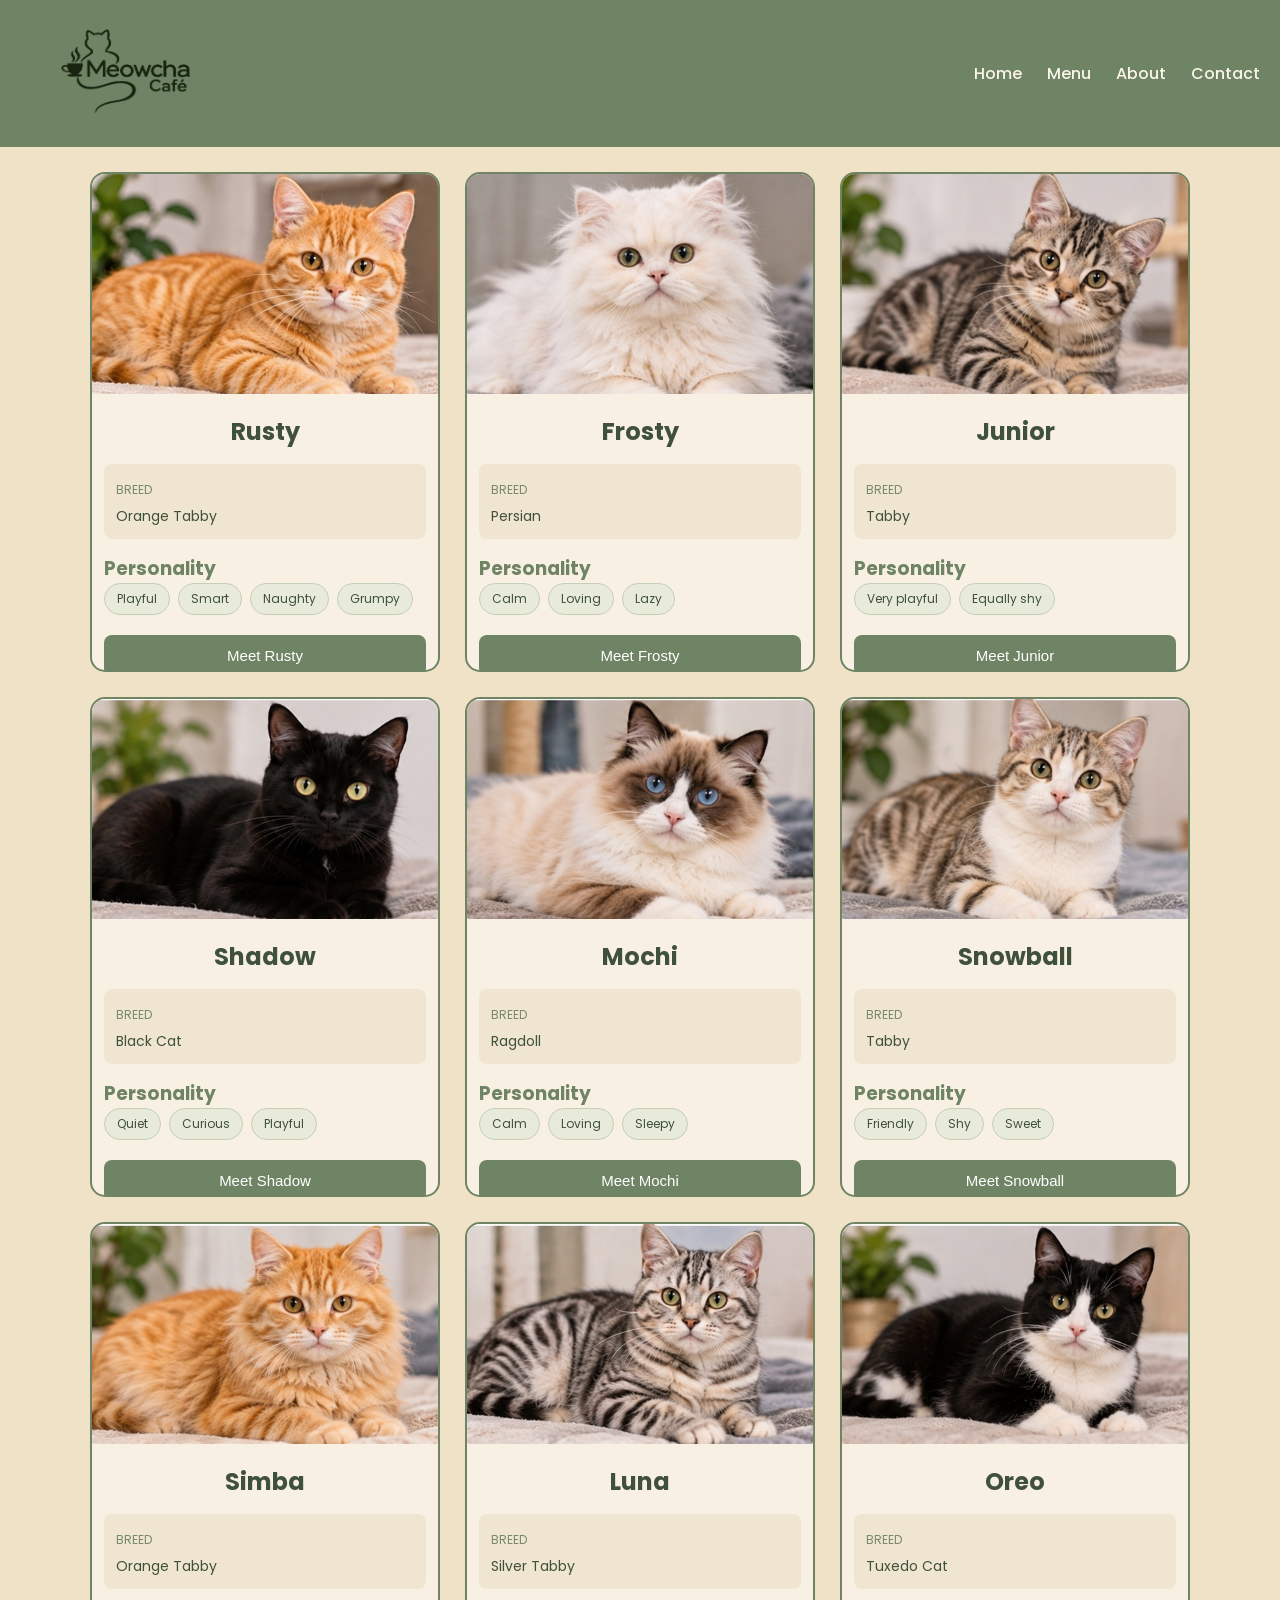
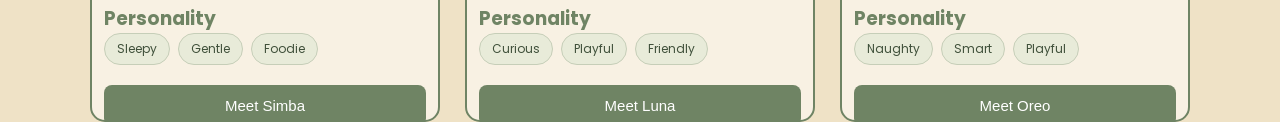
==== about.html @ 78579556 "about-done" ====
<!DOCTYPE html>
<html lang="en">
<head>
    <meta charset="UTF-8">
    <meta name="viewport" content="width=device-width, initial-scale=1.0">
    <title>Meowcha Café | Menu</title>

    <link rel="preconnect" href="https://fonts.googleapis.com">
    <link rel="preconnect" href="https://fonts.gstatic.com" crossorigin>
    <link href="https://fonts.googleapis.com/css2?family=Poppins:wght@400;500;600&display=swap" rel="stylesheet">

    <link rel="stylesheet" href="css/style.css">
</head>

<body>

<header>
    <nav>
        <a href="index.html" class="nav-log">
            <img src="images/nav--logo.jpeg" alt="Nav logo">
        </a>

        <ul class="nav-links">
            <li><a href="index.html">Home</a></li>
            <li><a href="menu.html">Menu</a></li>
            <li><a href="about.html">About</a></li>
            <li><a href="contact.html">Contact</a></li>
        </ul>
    </nav>
</header>

<main>

<section class="main-container">
    <div class="container">
        <img src="images/rusty.jpg" alt="Rusty">
        <div class="card-content">
            <h2>Rusty</h2>
            <div class="cat-info">
                <div>
                    <span>BREED</span>
                    <p>Orange Tabby</p>
                </div>
            </div>
            <h3 class="personality-title">Personality</h3>
            <div class="tags">
                <span>Playful</span>
                <span>Smart</span>
                <span>Naughty</span>
                <span>Grumpy</span>
            </div>
            <button>Meet Rusty</button>
        </div>
    </div>

    <div class="container">
        <img src="images/frosty.jpg" alt="Frosty">
        <div class="card-content">
            <h2>Frosty</h2>
            <div class="cat-info">
                <div>
                    <span>BREED</span>
                    <p>Persian</p>
                </div>
            </div>
            <h3 class="personality-title">Personality</h3>
            <div class="tags">
                <span>Calm</span>
                <span>Loving</span>
                <span>Lazy</span>
            </div>
            <button>Meet Frosty</button>
        </div>
    </div>

    <div class="container">
        <img src="images/junior.jpg" alt="Junior">
        <div class="card-content">
            <h2>Junior</h2>
            <div class="cat-info">
                <div>
                    <span>BREED</span>
                    <p>Tabby</p>
                </div>
            </div>
            <h3 class="personality-title">Personality</h3>
            <div class="tags">
                <span>Very playful</span>
                <span>Equally shy</span>
            </div>
            <button>Meet Junior</button>
        </div>
    </div>
</section>

<section class="main-container">
    <div class="container">
        <img src="images/shadow.jpg" alt="Shadow">
        <div class="card-content">
            <h2>Shadow</h2>
            <div class="cat-info">
                <div>
                    <span>BREED</span>
                    <p>Black Cat</p>
                </div>
            </div>
            <h3 class="personality-title">Personality</h3>
            <div class="tags">
                <span>Quiet</span>
                <span>Curious</span>
                <span>Playful</span>
            </div>
            <button>Meet Shadow</button>
        </div>
    </div>

    <div class="container">
        <img src="images/mochi.jpg" alt="Mochi">
        <div class="card-content">
            <h2>Mochi</h2>
            <div class="cat-info">
                <div>
                    <span>BREED</span>
                    <p>Ragdoll</p>
                </div>
            </div>
            <h3 class="personality-title">Personality</h3>
            <div class="tags">
                <span>Calm</span>
                <span>Loving</span>
                <span>Sleepy</span>
            </div>
            <button>Meet Mochi</button>
        </div>
    </div>

    <div class="container">
        <img src="images/snowball.jpg" alt="Snowball">
        <div class="card-content">
            <h2>Snowball</h2>
            <div class="cat-info">
                <div>
                    <span>BREED</span>
                    <p>Tabby</p>
                </div>
            </div>
            <h3 class="personality-title">Personality</h3>
            <div class="tags">
                <span>Friendly</span>
                <span>Shy</span>
                <span>Sweet</span>
            </div>
            <button>Meet Snowball</button>
        </div>
    </div>
</section>

<section class="main-container">
    <div class="container">
        <img src="images/simba.jpg" alt="Simba">
        <div class="card-content">
            <h2>Simba</h2>
            <div class="cat-info">
                <div>
                    <span>BREED</span>
                    <p>Orange Tabby</p>
                </div>
            </div>
            <h3 class="personality-title">Personality</h3>
            <div class="tags">
                <span>Sleepy</span>
                <span>Gentle</span>
                <span>Foodie</span>
            </div>
            <button>Meet Simba</button>
        </div>
    </div>

    <div class="container">
        <img src="images/luna.jpg" alt="Luna">
        <div class="card-content">
            <h2>Luna</h2>
            <div class="cat-info">
                <div>
                    <span>BREED</span>
                    <p>Silver Tabby</p>
                </div>
            </div>
            <h3 class="personality-title">Personality</h3>
            <div class="tags">
                <span>Curious</span>
                <span>Playful</span>
                <span>Friendly</span>
            </div>
            <button>Meet Luna</button>
        </div>
    </div>

    <div class="container">
        <img src="images/oreo.jpg" alt="Oreo">
        <div class="card-content">
            <h2>Oreo</h2>
            <div class="cat-info">
                <div>
                    <span>BREED</span>
                    <p>Tuxedo Cat</p>
                </div>
            </div>
            <h3 class="personality-title">Personality</h3>
            <div class="tags">
                <span>Naughty</span>
                <span>Smart</span>
                <span>Playful</span>
            </div>
            <button>Meet Oreo</button>
        </div>
    </div>
</section>

</main>

</body>
</html>
---- css/style.css ----
/* ==========================================
   1. COLOURS AND VARIABLES (Hania)
   ========================================== */

:root {

  --cream: #EFE2C6;
  --green: #6F8464;

  --dark-green: #3B4A34;
  --light-cream: #FAF5E9;
  --accent: #C9A66B;

  /* Fonts */
  --heading-font: 'Poppins', sans-serif;
  --body-font: 'Poppins', sans-serif;
}
 

/* ==========================================
   2. GLOBAL STYLES (Hania )
   
   ========================================== */
   * {
  margin: 0;
  padding: 0;
  box-sizing: border-box;
}
body{
   background-color : var(--cream);
   color : var(--dark-green);
   font-family: var(--body-font);
}
a{
   text-decoration: none;
   color: var(--dark-green);
}



/* ==========================================
   3. NAVBAR (Hania )
   ========================================== */
.nav-links{
   display:flex;
   gap:25px;
   list-style:none;
   color:var(--light-cream);
   font-weight: 500;
}
.nav-links a{
   color: var(--light-cream);
   transition: 0.3s;
  
}
.nav-links a:hover{
   text-decoration: underline;
  color: var(--accent);
  transform: translateY(-2px);
 
}


nav{
   display:flex;
justify-content:space-between;
align-items:center;
padding: 20px;
background-color: var(--green);
transition: 0.3s;
}
.nav-logo{
   font-size: 24px;
   font-weight:500;
   color:var(--dark-green);
}
/* ==========================================
   4. FOOTER (Hania )
   ========================================== */

/* ==========================================
   5. HOME PAGE (Hania)
   ========================================== */
.home-hero{
   padding:100px 20px;
   text-align:center;
   background-image: linear-gradient(rgba(59, 74, 52, 0.5), rgba(59, 74, 52, 0.6)), url(../images/nav.jpg) ;
background-size: cover;
background-position: center;
}
.home-hero h1{
   font-size: 48px;
   margin-bottom: 30px;
   text-shadow: 0 2px 8px rgba(0,0,0,0.4);
   color: var(--light-cream);
}
.home-hero p{
   font-size: 18px;
   margin-bottom: 30px;
}
.home-btn{
   display:inline-block;
   padding: 12px 28px;
   color:var(--light-cream);
   background-color: var(--green);
   border-radius: 25px;
   transition: 0.3s;
}
.home-btn:hover{
   background-color: var(--light-cream);
    color: var(--dark-green);
    transform: translateY(-3px);
}
.change-c{
   color:var(--cream);
}
.home-hours{
   padding: 70px 40px;
text-align:center;
background-color: var(--cream);
}
.info-card{
   background-color: var(--light-cream);
   padding:30px;
   border-radius: 15px;
   box-shadow: 0 4px 10px rgba(0,0,0,0.1);
   transition: 0.3s;
}
.info-card:hover{
   transform: translateY(-5px);
   box-shadow: 0 8px 18px rgba(0,0,0,0.18);
}
.home-cards{
   display:grid;
   grid-template-columns: repeat(2,1fr);
   gap:25px;
   max-width: 900px;
   margin:30px auto 0;
   
}
.info-card h3{
   color:var(--green);
   font-size: 20px;
   margin-bottom: 12px;

}
.info-card p{
   line-height: 1.6;

}
.info-card ul{
   text-align: left;
   list-style: none;
}
.info-card li{
   margin-bottom: 8px;
   line-height: 1.5;
}
@media (max-width: 768px) {
  .home-cards {
    grid-template-columns: 1fr;
  }
}
/* ==========================================
   6. MENU PAGE (Umer)
   ========================================== */















   
   /* ==========================================
   7. About (Umer)
   ========================================== */
.nav-log img{
   height: 100px;
   width: auto;
    mix-blend-mode: multiply;
   

}

.hero {
    position: relative;
    width: 100%;
    height: 200px;
    overflow: hidden;
}

.hero-banner {
    width: 100%;
    height: 100%;
    object-fit: cover;
    display: block;
}

.hero h1 {
    position: absolute;
    left: 40%;
    top: 40%;
    color: white;
    margin: 0;
}

.para1 {
    position: absolute;
    color: white;
    left: 30%;
    top: 65%;
    margin: 0;
}

.para2 {
    position: absolute;
    color: white;
    left: 47%;
    top: 80%;
    margin: 0;
}
.main-container {
    display: flex;
    justify-content: center;
    gap: 25px;
    margin-top: 25px;
}

.container {
    width: 350px;
    height: 500px;
    background-color: #F8F1E3;
    border: 2px solid #6F8464;
    border-radius: 15px;
    overflow: hidden;
}

.container img {
    width: 100%;
    height: 220px;
    object-fit: cover;
    display: block;
    border-radius: 2px;
}
.container img cursor:hover{
    zoom: 20%;
}

.card-content {
    padding: 12px;
}

.card-content h2 {
    text-align: center;
    color: #40513B;
    margin: 8px 0 15px;
}

.cat-info {
    display: flex;
    justify-content: space-between;
    background-color: #EFE5D0;
    padding: 12px;
    border-radius: 8px;
}

.cat-info div {
    width: 50%;
}

.cat-info span {
    color: #78896D;
    font-size: 12px;
}

.cat-info p {
    color: #40513B;
    margin-top: 5px;
    font-size: 14px;
}

.personality-title {
    color: #6F8464;
    margin-top: 15px;
}

.tags {
    display: flex;
    flex-wrap: wrap;
    gap: 8px;
}

.tags span {
    background-color: #E8EBD9;
    color: #40513B;
    border: 1px solid #C6CEB8;
    border-radius: 20px;
    padding: 6px 12px;
    font-size: 12px;
}

.card-content button {
    width: 100%;
    padding: 12px;
    margin-top: 20px;
    background-color: #6F8464;
    color: white;
    border: none;
    border-radius: 8px;
    font-size: 15px;
    cursor: pointer;
}
.card-content button:hover {
    background-color: #526448;
    cursor: pointer;
}
/* ==========================================
   8. CONTACT PAGE (Anoosha)
   ========================================== */
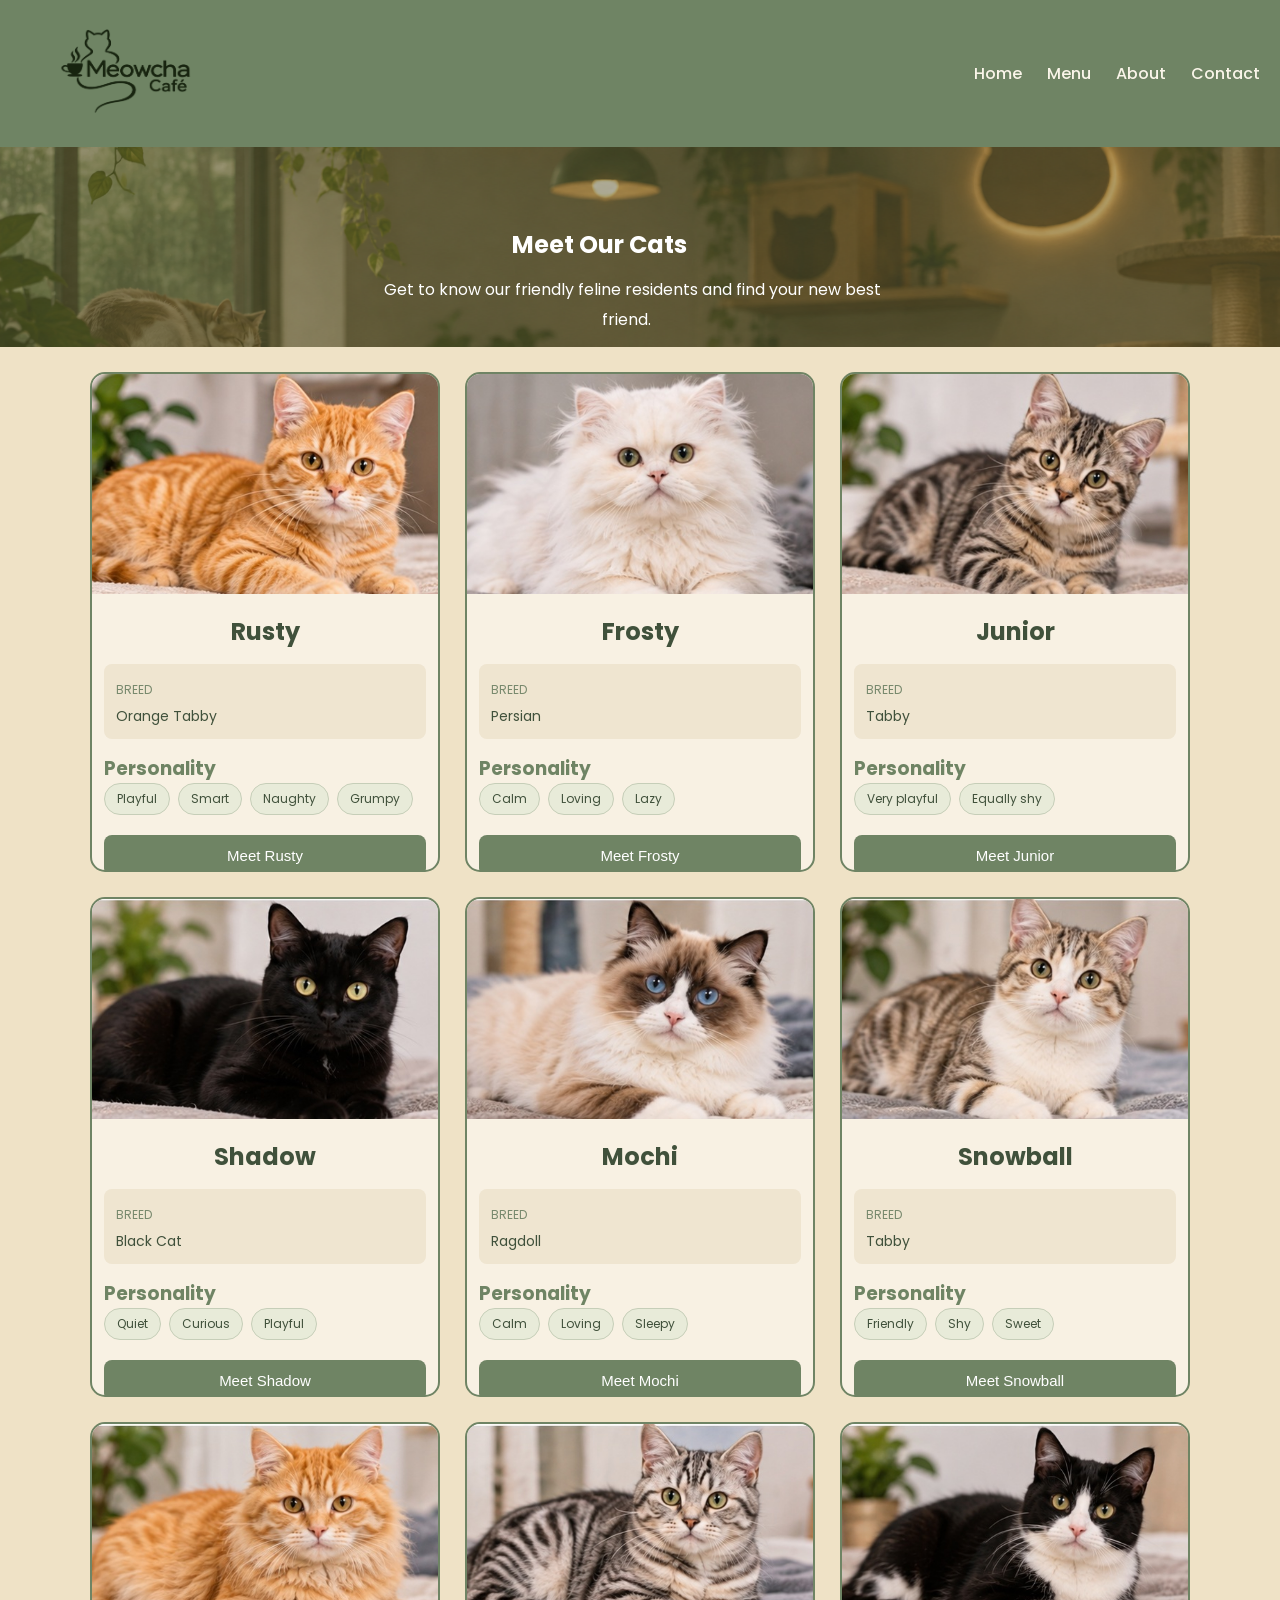
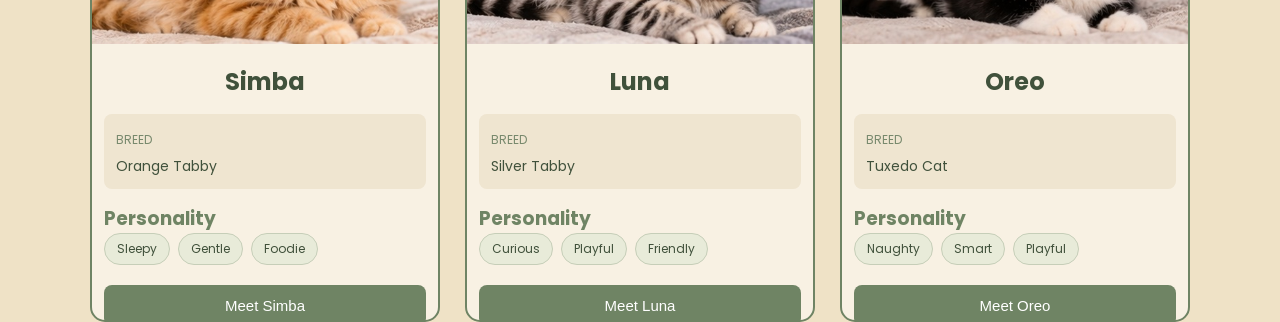
==== commit 6f02a373: "about-updated" ====
--- a/about.html
+++ b/about.html
@@ -30,7 +30,15 @@
 </header>
 
 <main>
-
+   <section class="hero">
+    <img class="hero-banner" src="images/menu-bg.jpeg" alt="Cat Cafe Menu">
+
+    <h1>Meet Our Cats</h1>
+
+    <p class="para1">Get to know our friendly feline residents and find your new best</p>
+
+    <p class="para2">friend.</p>
+</section>
 <section class="main-container">
     <div class="container">
         <img src="images/rusty.jpg" alt="Rusty">
--- a/css/style.css
+++ b/css/style.css
@@ -179,16 +179,15 @@
 
 
 
-   
+
    /* ==========================================
    7. About (Umer)
    ========================================== */
-.nav-log img{
-   height: 100px;
-   width: auto;
+
+.nav-log img {
+    height: 100px;
+    width: auto;
     mix-blend-mode: multiply;
-   
-
 }
 
 .hero {
@@ -228,6 +227,7 @@
     top: 80%;
     margin: 0;
 }
+
 .main-container {
     display: flex;
     justify-content: center;
@@ -242,6 +242,12 @@
     border: 2px solid #6F8464;
     border-radius: 15px;
     overflow: hidden;
+    transition: transform 0.3s ease, box-shadow 0.3s ease;
+}
+
+.container:hover {
+    transform: translateY(-5px);
+    box-shadow: 0 5px 15px rgba(0, 0, 0, 0.15);
 }
 
 .container img {
@@ -249,11 +255,13 @@
     height: 220px;
     object-fit: cover;
     display: block;
-    border-radius: 2px;
-}
-.container img cursor:hover{
-    zoom: 20%;
-}
+    transition: transform 0.3s ease;
+}
+
+.container:hover img {
+    transform: scale(1.05);
+}
+
 
 .card-content {
     padding: 12px;
@@ -319,10 +327,80 @@
     font-size: 15px;
     cursor: pointer;
 }
+
 .card-content button:hover {
     background-color: #526448;
-    cursor: pointer;
-}
+}
+
+@media screen and (max-width: 1100px) {
+    .main-container {
+        flex-wrap: wrap;
+        gap: 20px;
+    }
+
+    .container {
+        width: 300px;
+    }
+
+    .hero h1 {
+        left: 35%;
+    }
+
+    .para1 {
+        left: 20%;
+    }
+
+    .para2 {
+        left: 45%;
+    }
+}
+
+@media screen and (max-width: 650px) {
+    .nav-log img {
+        height: 70px;
+    }
+
+    .hero {
+        height: 180px;
+    }
+
+    .hero h1 {
+        left: 50%;
+        top: 30%;
+        transform: translateX(-50%);
+        font-size: 24px;
+        white-space: nowrap;
+    }
+
+    .para1 {
+        left: 10%;
+        right: 10%;
+        top: 55%;
+        text-align: center;
+        font-size: 13px;
+    }
+
+    .para2 {
+        left: 50%;
+        top: 75%;
+        transform: translateX(-50%);
+        font-size: 13px;
+    }
+
+    .main-container {
+        flex-direction: column;
+        align-items: center;
+        gap: 20px;
+        margin-top: 20px;
+    }
+
+    .container {
+        width: 90%;
+        max-width: 350px;
+        height: 500px;
+    }
+}
+
 /* ==========================================
    8. CONTACT PAGE (Anoosha)
    ========================================== */
